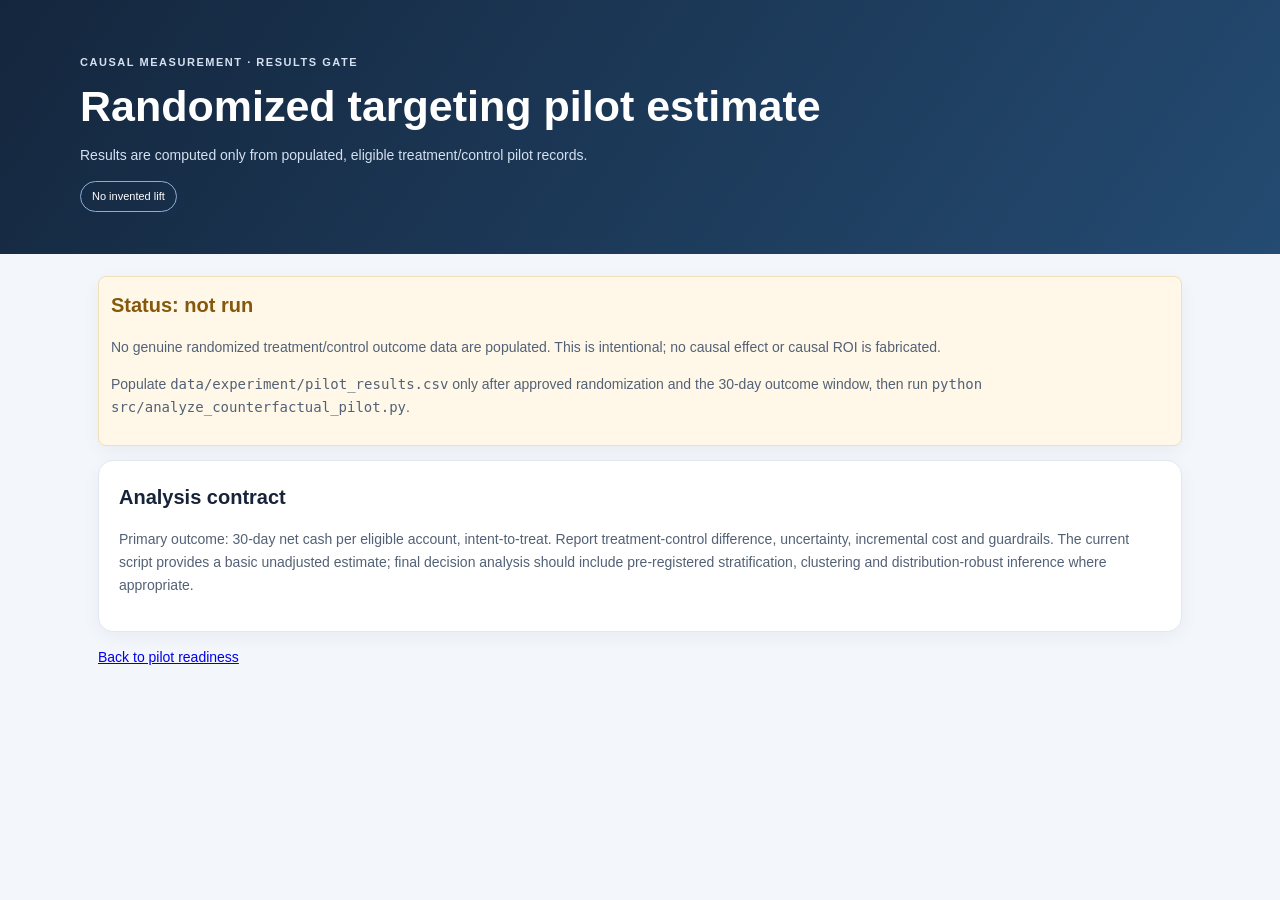
==== reports/counterfactual_pilot_estimate.html @ e20e9f70 "Complete audited collections recovery analytics deliverables" ====
<!doctype html><html lang="en"><head><meta charset="utf-8"><meta name="viewport" content="width=device-width,initial-scale=1"><title>Counterfactual Pilot Estimate</title><link rel="stylesheet" href="investment_business_case.css"></head><body><header><p class="eyebrow">CAUSAL MEASUREMENT · RESULTS GATE</p><h1>Randomized targeting pilot estimate</h1><p>Results are computed only from populated, eligible treatment/control pilot records.</p><span class="pill">No invented lift</span></header><main><div class="panel warning"><h2>Status: not run</h2><p>No genuine randomized treatment/control outcome data are populated. This is intentional; no causal effect or causal ROI is fabricated.</p><p>Populate <code>data/experiment/pilot_results.csv</code> only after approved randomization and the 30-day outcome window, then run <code>python src/analyze_counterfactual_pilot.py</code>.</p></div><section class="panel"><h2>Analysis contract</h2><p>Primary outcome: 30-day net cash per eligible account, intent-to-treat. Report treatment-control difference, uncertainty, incremental cost and guardrails. The current script provides a basic unadjusted estimate; final decision analysis should include pre-registered stratification, clustering and distribution-robust inference where appropriate.</p></section><p><a href="counterfactual_readiness.html">Back to pilot readiness</a></p></main></body></html>
---- reports/investment_business_case.css ----
:root{--navy:#14263d;--blue:#4778ed;--teal:#168b7b;--amber:#a86b0b;--ink:#172338;--muted:#65748a;--line:#e2e8f0;--paper:#f3f6fb;--white:#fff}*{box-sizing:border-box}body{margin:0;background:var(--paper);font:14px/1.65 Inter,Segoe UI,Arial,sans-serif;color:var(--ink)}header{padding:42px max(22px,calc((100vw - 1120px)/2));background:linear-gradient(125deg,#14263d,#244b72);color:white}header h1{font-size:clamp(28px,4vw,43px);line-height:1.12;max-width:850px;margin:8px 0}header p{max-width:780px;color:#d5e1f0}.eyebrow{font-size:11px;letter-spacing:.14em;font-weight:800}.pill{display:inline-block;border:1px solid #8baed4;border-radius:99px;padding:5px 11px;font-size:11px}main{max-width:1120px;margin:22px auto;padding:0 18px 40px}.hero-grid{display:grid;grid-template-columns:repeat(3,minmax(0,1fr));gap:14px}.hero-grid article,.panel{background:#fff;border:1px solid var(--line);border-radius:15px;padding:20px;box-shadow:0 5px 18px #14263d0c}.hero-grid small{display:block;color:var(--muted);font-weight:800}.hero-grid strong{display:block;color:var(--navy);font-size:26px;line-height:1.2;margin:8px 0}.hero-grid p{font-size:12px;color:var(--muted);margin:0}.panel{margin:14px 0}.panel h2{font-size:20px;margin:0 0 8px}.panel p,.panel li{color:#536176}.note{border-left:4px solid var(--blue);background:#f0f5ff;padding:13px 15px;border-radius:0 9px 9px 0;margin-top:12px}.table-wrap{overflow-x:auto}table{width:100%;border-collapse:collapse;min-width:680px;font-size:12px}td,th{text-align:left;vertical-align:top;padding:11px 10px;border-bottom:1px solid var(--line)}th{background:#edf3fa;color:var(--navy);font-weight:800}tr:last-child td{border-bottom:0}.positive{color:#13735f;font-weight:800}.negative{color:#b1443c;font-weight:800}.formula{background:#f5f7fa;padding:12px;border-radius:8px}.warning{color:#85580b!important;background:#fff8e9;border:1px solid #f1dfb7;padding:12px;border-radius:8px}.allocation{display:grid;grid-template-columns:repeat(5,minmax(0,1fr));gap:9px}.allocation div{background:#f3f6fb;border:1px solid var(--line);border-radius:10px;padding:13px}.allocation b{display:block;font-size:18px;color:var(--navy)}.allocation span{font-size:11px;color:var(--muted)}.small{font-size:11px!important}.panel ol{padding-left:22px}.panel li{margin:7px 0}footer{padding:14px 2px;color:var(--muted);font-size:11px;border-top:1px solid var(--line)}@media(max-width:760px){header{padding:28px 18px}.hero-grid{grid-template-columns:1fr}.allocation{grid-template-columns:repeat(2,minmax(0,1fr))}main{padding:0 10px 28px}.panel{padding:15px}}@media print{body{background:#fff;font-size:10pt}header{background:#fff;color:var(--navy);padding:20px;border-bottom:2px solid var(--navy)}header p{color:var(--muted)}main{max-width:none;margin:0;padding:10px}.panel,.hero-grid article{box-shadow:none;break-inside:avoid}.table-wrap{overflow:visible}table{min-width:0;font-size:8pt}.allocation{grid-template-columns:repeat(5,1fr)}}
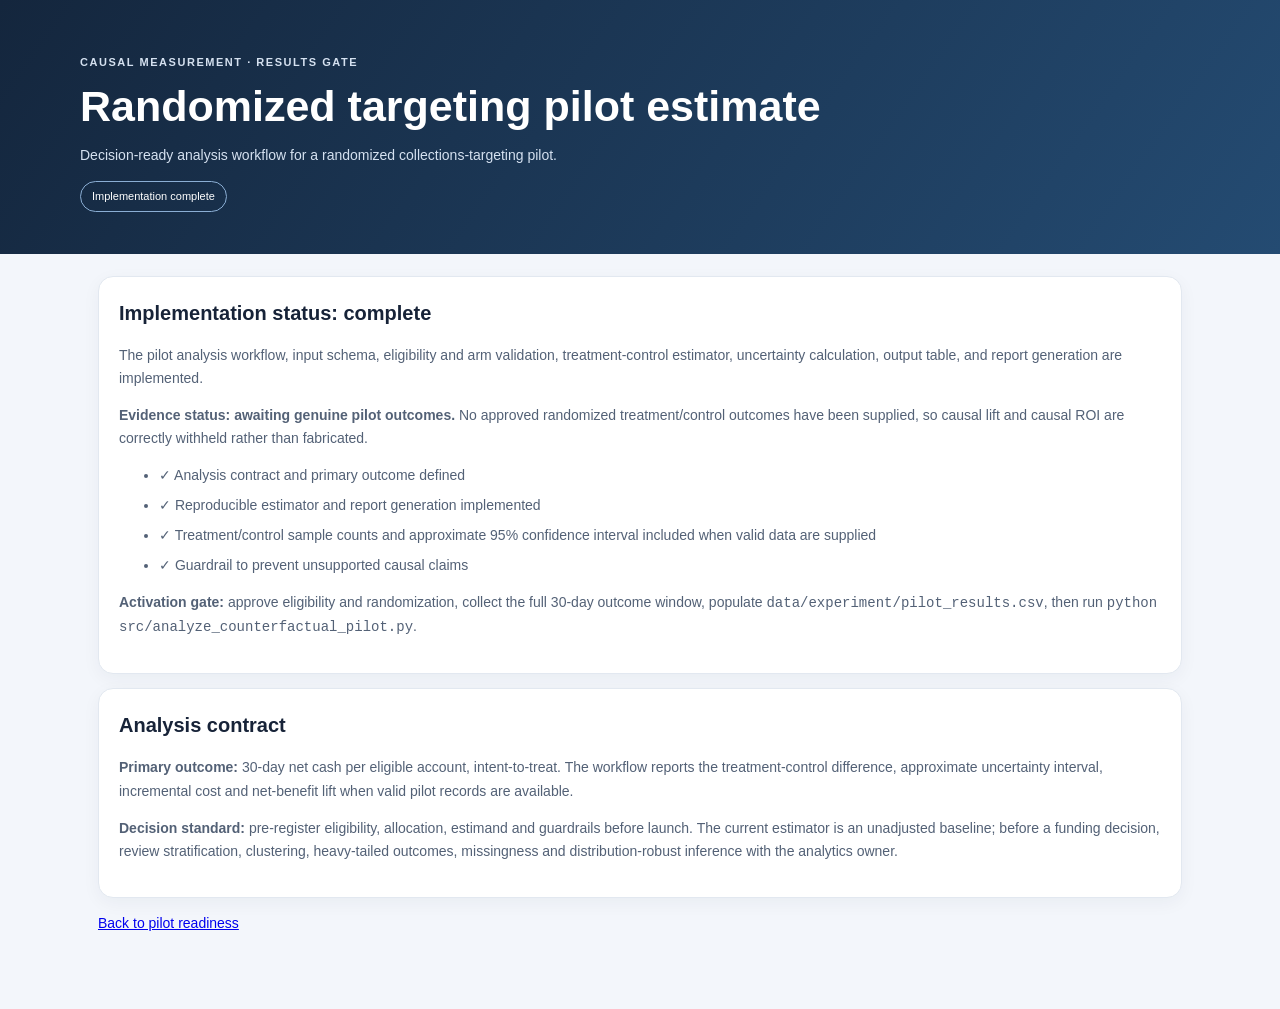
==== commit 23519b0a: "Improve counterfactual pilot analysis and report" ====
--- a/reports/counterfactual_pilot_estimate.html
+++ b/reports/counterfactual_pilot_estimate.html
@@ -1 +1 @@
-<!doctype html><html lang="en"><head><meta charset="utf-8"><meta name="viewport" content="width=device-width,initial-scale=1"><title>Counterfactual Pilot Estimate</title><link rel="stylesheet" href="investment_business_case.css"></head><body><header><p class="eyebrow">CAUSAL MEASUREMENT · RESULTS GATE</p><h1>Randomized targeting pilot estimate</h1><p>Results are computed only from populated, eligible treatment/control pilot records.</p><span class="pill">No invented lift</span></header><main><div class="panel warning"><h2>Status: not run</h2><p>No genuine randomized treatment/control outcome data are populated. This is intentional; no causal effect or causal ROI is fabricated.</p><p>Populate <code>data/experiment/pilot_results.csv</code> only after approved randomization and the 30-day outcome window, then run <code>python src/analyze_counterfactual_pilot.py</code>.</p></div><section class="panel"><h2>Analysis contract</h2><p>Primary outcome: 30-day net cash per eligible account, intent-to-treat. Report treatment-control difference, uncertainty, incremental cost and guardrails. The current script provides a basic unadjusted estimate; final decision analysis should include pre-registered stratification, clustering and distribution-robust inference where appropriate.</p></section><p><a href="counterfactual_readiness.html">Back to pilot readiness</a></p></main></body></html>+<!doctype html><html lang="en"><head><meta charset="utf-8"><meta name="viewport" content="width=device-width,initial-scale=1"><title>Counterfactual Pilot Estimate</title><link rel="stylesheet" href="investment_business_case.css"></head><body><header><p class="eyebrow">CAUSAL MEASUREMENT · RESULTS GATE</p><h1>Randomized targeting pilot estimate</h1><p>Decision-ready analysis workflow for a randomized collections-targeting pilot.</p><span class="pill">Implementation complete</span></header><main><div class="panel"><h2>Implementation status: complete</h2><p>The pilot analysis workflow, input schema, eligibility and arm validation, treatment-control estimator, uncertainty calculation, output table, and report generation are implemented.</p><p><strong>Evidence status: awaiting genuine pilot outcomes.</strong> No approved randomized treatment/control outcomes have been supplied, so causal lift and causal ROI are correctly withheld rather than fabricated.</p><ul><li>✓ Analysis contract and primary outcome defined</li><li>✓ Reproducible estimator and report generation implemented</li><li>✓ Treatment/control sample counts and approximate 95% confidence interval included when valid data are supplied</li><li>✓ Guardrail to prevent unsupported causal claims</li></ul><p><strong>Activation gate:</strong> approve eligibility and randomization, collect the full 30-day outcome window, populate <code>data/experiment/pilot_results.csv</code>, then run <code>python src/analyze_counterfactual_pilot.py</code>.</p></div><section class="panel"><h2>Analysis contract</h2><p><strong>Primary outcome:</strong> 30-day net cash per eligible account, intent-to-treat. The workflow reports the treatment-control difference, approximate uncertainty interval, incremental cost and net-benefit lift when valid pilot records are available.</p><p><strong>Decision standard:</strong> pre-register eligibility, allocation, estimand and guardrails before launch. The current estimator is an unadjusted baseline; before a funding decision, review stratification, clustering, heavy-tailed outcomes, missingness and distribution-robust inference with the analytics owner.</p></section><p><a href="counterfactual_readiness.html">Back to pilot readiness</a></p></main></body></html>
